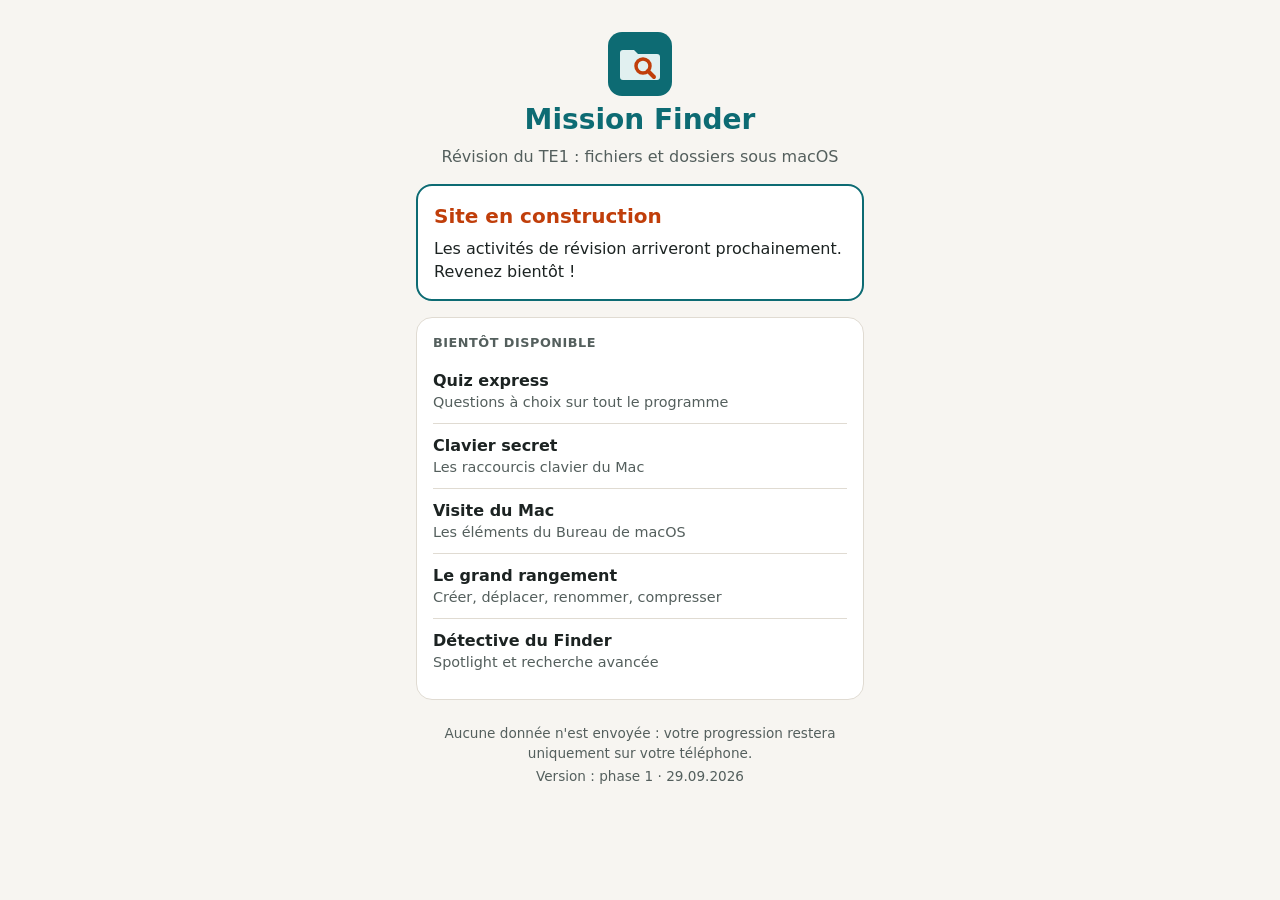
==== index.html @ 3d604cd5 "Add files via upload" ====
<!doctype html>
<html lang="fr">
<head>
  <meta charset="utf-8">
  <meta name="viewport" content="width=device-width, initial-scale=1, viewport-fit=cover">
  <title>Mission Finder — site en construction</title>
  <meta name="description" content="Révision du TE1 : fichiers et dossiers sous macOS. Site en construction.">
  <meta name="theme-color" content="#F7F5F1" media="(prefers-color-scheme: light)">
  <meta name="theme-color" content="#0F1514" media="(prefers-color-scheme: dark)">
  <link rel="icon" href="img/icone.svg" type="image/svg+xml">
  <link rel="stylesheet" href="css/style.css">
</head>
<body>
  <main class="page">
    <header class="entete">
      <img class="logo" src="img/icone.svg" alt="" width="64" height="64">
      <h1>Mission Finder</h1>
      <p class="sous-titre">Révision du TE1 : fichiers et dossiers sous macOS</p>
    </header>

    <section class="carte carte-principale" aria-labelledby="titre-construction">
      <h2 id="titre-construction">Site en construction</h2>
      <p>Les activités de révision arriveront prochainement. Revenez bientôt&nbsp;!</p>
    </section>

    <section class="carte" aria-labelledby="titre-bientot">
      <h2 id="titre-bientot" class="titre-section">Bientôt disponible</h2>
      <ul class="liste-activites">
        <li><b>Quiz express</b><span>Questions à choix sur tout le programme</span></li>
        <li><b>Clavier secret</b><span>Les raccourcis clavier du Mac</span></li>
        <li><b>Visite du Mac</b><span>Les éléments du Bureau de macOS</span></li>
        <li><b>Le grand rangement</b><span>Créer, déplacer, renommer, compresser</span></li>
        <li><b>Détective du Finder</b><span>Spotlight et recherche avancée</span></li>
      </ul>
    </section>

    <footer class="pied">
      <p>Aucune donnée n'est envoyée&nbsp;: votre progression restera uniquement sur votre téléphone.</p>
      <p class="version">Version&nbsp;: phase 1 · 29.09.2026</p>
    </footer>
  </main>
</body>
</html>
---- css/style.css ----
/* Mission Finder — feuille de style
   Charte B « Léman » (validée en phase 0). Contrastes vérifiés WCAG 2.1 AA.
   Aucune ressource externe : police système du téléphone. */

:root {
  --fond: #F7F5F1;
  --carte: #FFFFFF;
  --texte: #1C2322;
  --texte-2: #545F5D;
  --principal: #0D6B73;
  --sur-principal: #FFFFFF;
  --principal-doux: #E1F0F0;
  --accent: #C03E0A;
  --etoile: #B86E00;
  --piste: #E2DED6;
  --juste: #1A7536;
  --juste-fond: #E6F4EA;
  --faux: #B3261E;
  --faux-fond: #FCE8E6;
  --bordure: #E0DBD2;
  color-scheme: light dark;
}

@media (prefers-color-scheme: dark) {
  :root {
    --fond: #0F1514;
    --carte: #1A2221;
    --texte: #E7EEEC;
    --texte-2: #A2B1AE;
    --principal: #5CCFCF;
    --sur-principal: #062222;
    --principal-doux: #173333;
    --accent: #FF9A68;
    --etoile: #F2B53A;
    --piste: #2D3836;
    --juste: #6FD08C;
    --juste-fond: #16301F;
    --faux: #FF8E84;
    --faux-fond: #3A1C1A;
    --bordure: #2D3836;
  }
}

*, *::before, *::after { box-sizing: border-box; }

html { -webkit-text-size-adjust: 100%; text-size-adjust: 100%; }

body {
  margin: 0;
  background: var(--fond);
  color: var(--texte);
  font-family: system-ui, -apple-system, "Segoe UI", Roboto, "Helvetica Neue", Arial, sans-serif;
  font-size: 16px;
  line-height: 1.45;
}

.page {
  max-width: 480px;
  margin: 0 auto;
  padding: max(24px, env(safe-area-inset-top)) 16px max(24px, env(safe-area-inset-bottom));
}

.entete { text-align: center; margin-bottom: 8px; }
.logo { display: block; margin: 8px auto 4px; }
h1 { font-size: 1.75rem; margin: 4px 0; color: var(--principal); }
.sous-titre { margin: 0; color: var(--texte-2); }

.carte {
  background: var(--carte);
  border: 1px solid var(--bordure);
  border-radius: 16px;
  padding: 16px;
  margin-top: 16px;
}
.carte-principale { border: 2px solid var(--principal); }
.carte h2 { margin: 0 0 6px; font-size: 1.25rem; color: var(--accent); }
.carte p { margin: 0; }

.carte h2.titre-section {
  font-size: 0.8rem;
  letter-spacing: 0.04em;
  text-transform: uppercase;
  color: var(--texte-2);
}

.liste-activites { list-style: none; margin: 0; padding: 0; }
.liste-activites li {
  display: flex;
  flex-direction: column;
  padding: 10px 0;
  border-top: 1px solid var(--bordure);
}
.liste-activites li:first-child { border-top: 0; }
.liste-activites span { color: var(--texte-2); font-size: 0.9rem; }

.pied { margin-top: 24px; text-align: center; color: var(--texte-2); font-size: 0.85rem; }
.pied p { margin: 4px 0; }

@media (prefers-reduced-motion: reduce) {
  *, *::before, *::after { animation: none !important; transition: none !important; }
}
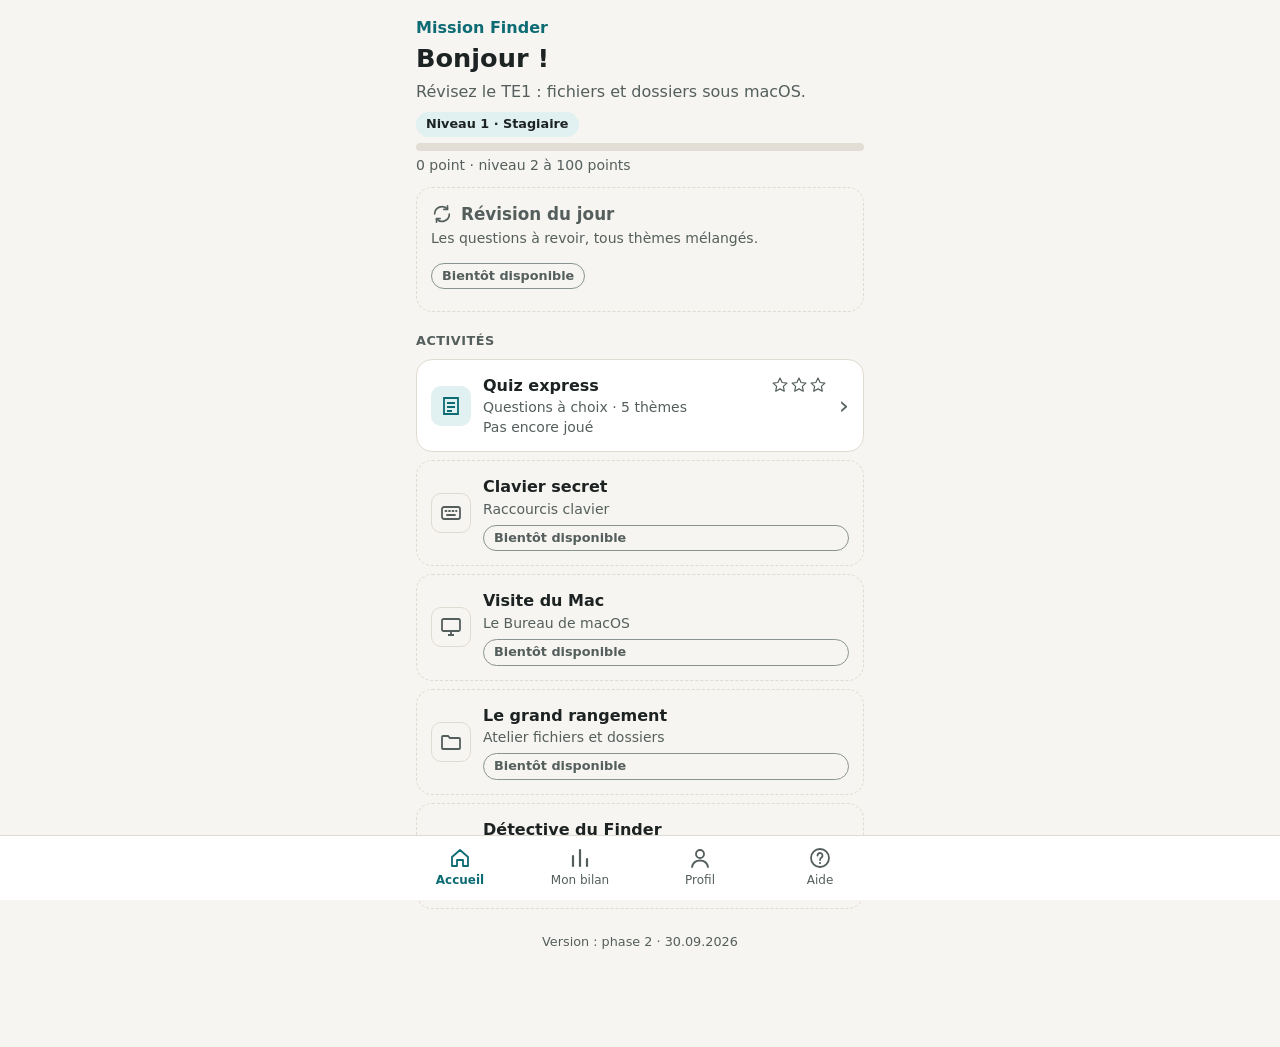
==== commit cce82371: "Add files via upload" ====
--- a/index.html
+++ b/index.html
@@ -3,41 +3,60 @@
 <head>
   <meta charset="utf-8">
   <meta name="viewport" content="width=device-width, initial-scale=1, viewport-fit=cover">
-  <title>Mission Finder — site en construction</title>
-  <meta name="description" content="Révision du TE1 : fichiers et dossiers sous macOS. Site en construction.">
+  <title>Mission Finder</title>
+  <meta name="description" content="Révision du TE1 : fichiers et dossiers sous macOS.">
   <meta name="theme-color" content="#F7F5F1" media="(prefers-color-scheme: light)">
   <meta name="theme-color" content="#0F1514" media="(prefers-color-scheme: dark)">
+  <meta name="apple-mobile-web-app-title" content="Mission Finder">
   <link rel="icon" href="img/icone.svg" type="image/svg+xml">
+  <link rel="apple-touch-icon" href="img/apple-touch-icon.png">
   <link rel="stylesheet" href="css/style.css">
+  <script>
+    /* Le manifeste (ajout à l'écran d'accueil) n'est déclaré qu'en ligne :
+       ouvert par double-clic (file://), le navigateur refuserait de le lire. */
+    if (location.protocol === 'https:' || location.protocol === 'http:') {
+      var lienManifeste = document.createElement('link');
+      lienManifeste.rel = 'manifest';
+      lienManifeste.href = 'manifest.webmanifest';
+      document.head.appendChild(lienManifeste);
+    }
+  </script>
 </head>
 <body>
-  <main class="page">
-    <header class="entete">
-      <img class="logo" src="img/icone.svg" alt="" width="64" height="64">
-      <h1>Mission Finder</h1>
-      <p class="sous-titre">Révision du TE1 : fichiers et dossiers sous macOS</p>
-    </header>
+  <div id="bandeau-stockage" class="bandeau" role="status" hidden></div>
 
-    <section class="carte carte-principale" aria-labelledby="titre-construction">
-      <h2 id="titre-construction">Site en construction</h2>
-      <p>Les activités de révision arriveront prochainement. Revenez bientôt&nbsp;!</p>
-    </section>
+  <main id="app"></main>
 
-    <section class="carte" aria-labelledby="titre-bientot">
-      <h2 id="titre-bientot" class="titre-section">Bientôt disponible</h2>
-      <ul class="liste-activites">
-        <li><b>Quiz express</b><span>Questions à choix sur tout le programme</span></li>
-        <li><b>Clavier secret</b><span>Les raccourcis clavier du Mac</span></li>
-        <li><b>Visite du Mac</b><span>Les éléments du Bureau de macOS</span></li>
-        <li><b>Le grand rangement</b><span>Créer, déplacer, renommer, compresser</span></li>
-        <li><b>Détective du Finder</b><span>Spotlight et recherche avancée</span></li>
-      </ul>
-    </section>
+  <nav id="nav" class="nav" aria-label="Navigation principale">
+    <a href="#/accueil" data-nav="accueil">
+      <svg viewBox="0 0 24 24" width="24" height="24" aria-hidden="true" focusable="false"><path d="M4 11l8-7 8 7v9h-5v-6H9v6H4z" fill="none" stroke="currentColor" stroke-width="1.8" stroke-linejoin="round"/></svg>
+      <span>Accueil</span>
+    </a>
+    <a href="#/bilan" data-nav="bilan">
+      <svg viewBox="0 0 24 24" width="24" height="24" aria-hidden="true" focusable="false"><path d="M5 20V10M12 20V4M19 20v-7" fill="none" stroke="currentColor" stroke-width="2.2" stroke-linecap="round"/></svg>
+      <span>Mon bilan</span>
+    </a>
+    <a href="#/profil" data-nav="profil">
+      <svg viewBox="0 0 24 24" width="24" height="24" aria-hidden="true" focusable="false"><circle cx="12" cy="8" r="4" fill="none" stroke="currentColor" stroke-width="1.8"/><path d="M4 21c1-4.5 4.5-6.5 8-6.5s7 2 8 6.5" fill="none" stroke="currentColor" stroke-width="1.8" stroke-linecap="round"/></svg>
+      <span>Profil</span>
+    </a>
+    <a href="#/aide" data-nav="aide">
+      <svg viewBox="0 0 24 24" width="24" height="24" aria-hidden="true" focusable="false"><circle cx="12" cy="12" r="9" fill="none" stroke="currentColor" stroke-width="1.8"/><path d="M9.5 9.5a2.5 2.5 0 114 2c-1 .7-1.5 1.2-1.5 2.5" fill="none" stroke="currentColor" stroke-width="1.8" stroke-linecap="round"/><circle cx="12" cy="17" r="1.1" fill="currentColor"/></svg>
+      <span>Aide</span>
+    </a>
+  </nav>
 
-    <footer class="pied">
-      <p>Aucune donnée n'est envoyée&nbsp;: votre progression restera uniquement sur votre téléphone.</p>
-      <p class="version">Version&nbsp;: phase 1 · 29.09.2026</p>
-    </footer>
-  </main>
+  <noscript><p class="page">Ce site a besoin de JavaScript. Activez-le dans les réglages de votre navigateur.</p></noscript>
+
+  <script src="data/objectifs.js"></script>
+  <script src="data/niveaux.js"></script>
+  <script src="data/textes.js"></script>
+  <script src="data/questions.js"></script>
+  <script src="js/ui.js"></script>
+  <script src="js/storage.js"></script>
+  <script src="js/progression.js"></script>
+  <script src="js/figures.js"></script>
+  <script src="js/modules/qcm.js"></script>
+  <script src="js/app.js"></script>
 </body>
 </html>
--- a/css/style.css
+++ b/css/style.css
@@ -1,5 +1,6 @@
 /* Mission Finder — feuille de style
-   Charte B « Léman » (validée en phase 0). Contrastes vérifiés WCAG 2.1 AA.
+   Charte « Léman » (validée en phase 0). Contrastes vérifiés WCAG 2.1 AA.
+   Mobile d'abord : largeur de référence 360 px, colonne de 480 px maximum.
    Aucune ressource externe : police système du téléphone. */
 
 :root {
@@ -18,6 +19,8 @@
   --faux: #B3261E;
   --faux-fond: #FCE8E6;
   --bordure: #E0DBD2;
+  --bordure-forte: #8A9492;
+  --hauteur-nav: 64px;
   color-scheme: light dark;
 }
 
@@ -38,13 +41,12 @@
     --faux: #FF8E84;
     --faux-fond: #3A1C1A;
     --bordure: #2D3836;
+    --bordure-forte: #6E7C79;
   }
 }
 
 *, *::before, *::after { box-sizing: border-box; }
-
 html { -webkit-text-size-adjust: 100%; text-size-adjust: 100%; }
-
 body {
   margin: 0;
   background: var(--fond);
@@ -52,50 +54,321 @@
   font-family: system-ui, -apple-system, "Segoe UI", Roboto, "Helvetica Neue", Arial, sans-serif;
   font-size: 16px;
   line-height: 1.45;
-}
-
+  -webkit-tap-highlight-color: transparent;
+}
+a { color: var(--principal); }
+h1 { font-size: 1.6rem; line-height: 1.2; margin: 4px 0 6px; }
+h1:focus { outline: none; }
+h2 { font-size: 1.1rem; margin: 0 0 8px; }
+h3 { font-size: 1rem; margin: 14px 0 6px; }
+p { margin: 0 0 8px; }
+:focus-visible { outline: 3px solid var(--principal); outline-offset: 2px; }
+.sr-only { position: absolute; width: 1px; height: 1px; overflow: hidden; clip: rect(0 0 0 0); white-space: nowrap; }
+
+/* ---------- Mise en page ---------- */
 .page {
   max-width: 480px;
   margin: 0 auto;
-  padding: max(24px, env(safe-area-inset-top)) 16px max(24px, env(safe-area-inset-bottom));
-}
-
-.entete { text-align: center; margin-bottom: 8px; }
-.logo { display: block; margin: 8px auto 4px; }
-h1 { font-size: 1.75rem; margin: 4px 0; color: var(--principal); }
-.sous-titre { margin: 0; color: var(--texte-2); }
-
-.carte {
-  background: var(--carte);
-  border: 1px solid var(--bordure);
-  border-radius: 16px;
-  padding: 16px;
-  margin-top: 16px;
-}
-.carte-principale { border: 2px solid var(--principal); }
-.carte h2 { margin: 0 0 6px; font-size: 1.25rem; color: var(--accent); }
-.carte p { margin: 0; }
-
-.carte h2.titre-section {
+  padding: max(16px, env(safe-area-inset-top)) 16px 24px;
+}
+main { padding-bottom: calc(var(--hauteur-nav) + env(safe-area-inset-bottom)); min-height: 100vh; }
+body.en-jeu main { padding-bottom: calc(88px + env(safe-area-inset-bottom)); }
+body.en-jeu .nav { display: none; }
+
+.marque { font-weight: 800; color: var(--principal); margin: 0; }
+.intro { color: var(--texte-2); }
+.petit { font-size: 0.875rem; color: var(--texte-2); }
+.version { margin-top: 24px; text-align: center; font-size: 0.8rem; color: var(--texte-2); }
+.fil { margin: 0 0 4px; }
+.fil a { display: inline-block; padding: 10px 0; min-height: 44px; font-weight: 600; text-decoration: none; }
+.titre-section {
+  margin: 20px 0 8px;
   font-size: 0.8rem;
   letter-spacing: 0.04em;
   text-transform: uppercase;
   color: var(--texte-2);
 }
 
-.liste-activites { list-style: none; margin: 0; padding: 0; }
-.liste-activites li {
+/* ---------- Cartes ---------- */
+.carte {
+  display: block;
+  background: var(--carte);
+  color: var(--texte);
+  border: 1px solid var(--bordure);
+  border-radius: 16px;
+  padding: 14px;
+  margin-top: 12px;
+}
+.carte h2 { color: var(--texte); }
+.est-inactive { background: transparent; border-style: dashed; }
+
+.puce {
+  display: inline-block;
+  font-size: 0.8rem;
+  font-weight: 600;
+  padding: 3px 10px;
+  border-radius: 999px;
+  background: var(--principal-doux);
+  color: var(--texte);
+  margin: 0 0 8px;
+}
+.puce-bientot { background: transparent; border: 1px solid var(--bordure-forte); color: var(--texte-2); margin: 6px 0 0; }
+.puce-multiple { background: var(--principal-doux); }
+
+/* ---------- Niveau, barres, étoiles ---------- */
+.niveau { margin: 8px 0 4px; }
+.niveau-titre { margin: 0 0 6px; }
+.niveau-titre .puce { margin: 0; }
+.barre { height: 8px; border-radius: 99px; background: var(--piste); overflow: hidden; flex: 1; }
+.barre-remplie { height: 100%; background: var(--principal); border-radius: 99px; }
+.niveau .barre { margin-bottom: 4px; }
+.barre-ligne { display: flex; align-items: center; gap: 8px; margin-top: 6px; }
+.barre-pct { font-size: 0.8rem; font-weight: 700; min-width: 42px; text-align: right; }
+.etoiles { display: inline-flex; gap: 1px; vertical-align: middle; flex: none; }
+.etoile-pleine { fill: var(--etoile); stroke: var(--etoile); stroke-width: 1.6; stroke-linejoin: round; }
+.etoile-vide { fill: none; stroke: var(--texte-2); stroke-width: 1.6; stroke-linejoin: round; }
+.semaine { font-size: 0.9rem; font-weight: 600; color: var(--juste); margin: 8px 0 0; }
+
+/* ---------- Accueil ---------- */
+.carte-revision { padding: 14px; }
+.revision-titre { display: flex; align-items: center; gap: 8px; font-weight: 800; font-size: 1.05rem; color: var(--texte-2); margin: 0 0 2px; }
+.liste-activites, .liste-modes, .liste-revoir { list-style: none; margin: 0; padding: 0; }
+.carte-activite { display: flex; align-items: center; gap: 12px; min-height: 72px; margin-top: 8px; text-decoration: none; }
+a.carte-activite:active { background: var(--principal-doux); }
+.act-icone { width: 40px; height: 40px; border-radius: 10px; background: var(--principal-doux); color: var(--principal); display: flex; align-items: center; justify-content: center; flex: none; }
+.est-inactive .act-icone { background: transparent; color: var(--texte-2); border: 1px solid var(--bordure); }
+.act-corps { flex: 1; min-width: 0; display: flex; flex-direction: column; }
+.act-tete { display: flex; justify-content: space-between; align-items: center; gap: 6px; }
+.chevron { color: var(--texte-2); font-size: 1.6rem; line-height: 1; }
+
+/* ---------- Boutons ---------- */
+.btn {
+  display: flex;
+  align-items: center;
+  justify-content: center;
+  min-height: 48px;
+  padding: 10px 16px;
+  border: 2px solid var(--principal);
+  border-radius: 12px;
+  background: var(--principal);
+  color: var(--sur-principal);
+  font: inherit;
+  font-weight: 700;
+  text-align: center;
+  text-decoration: none;
+  cursor: pointer;
+}
+.btn-bloc { width: 100%; margin-top: 10px; }
+.btn:disabled { background: var(--piste); border-color: var(--piste); color: var(--texte-2); cursor: not-allowed; }
+.btn-secondaire { background: transparent; color: var(--principal); }
+.btn-danger { background: transparent; color: var(--faux); border-color: var(--faux); }
+.btn-danger-plein { background: var(--faux); color: var(--carte); border-color: var(--faux); }
+
+/* ---------- Choix du thème ---------- */
+.carte-mode {
+  width: 100%;
+  text-align: left;
+  font: inherit;
+  cursor: pointer;
+  min-height: 64px;
+  margin-top: 8px;
   display: flex;
   flex-direction: column;
-  padding: 10px 0;
+  gap: 2px;
+}
+.carte-mode:disabled { cursor: not-allowed; border-style: dashed; }
+.carte-mode-principal { border: 2px solid var(--principal); }
+.mode-nom { font-weight: 700; }
+.mode-info { font-size: 0.85rem; color: var(--texte-2); }
+.carte-reprise { border: 2px solid var(--accent); }
+
+/* ---------- Jeu ---------- */
+.jeu-entete {
+  position: sticky;
+  top: 0;
+  z-index: 5;
+  display: flex;
+  align-items: center;
+  justify-content: space-between;
+  gap: 8px;
+  max-width: 480px;
+  margin: 0 auto;
+  padding: max(4px, env(safe-area-inset-top)) 8px 0;
+  background: var(--fond);
+  font-size: 0.9rem;
+}
+.jeu-quitter { display: inline-flex; align-items: center; min-height: 44px; padding: 0 8px; font-weight: 600; text-decoration: none; }
+.jeu-compteur { font-weight: 700; }
+.jeu-points { color: var(--texte-2); padding-right: 8px; font-weight: 600; }
+.jeu-progression { max-width: 464px; margin: 4px auto 0; height: 4px; background: var(--piste); border-radius: 99px; overflow: hidden; }
+.jeu-progression div { height: 100%; background: var(--principal); }
+.page-jeu { padding-top: 12px; }
+.q-theme { font-size: 0.8rem; font-weight: 700; text-transform: uppercase; letter-spacing: 0.04em; color: var(--texte-2); margin: 0 0 4px; }
+.q-enonce { font-size: 1.15rem; font-weight: 700; line-height: 1.35; margin: 0 0 10px; }
+.q-enonce:focus { outline: none; }
+
+.propositions { display: flex; flex-direction: column; gap: 8px; margin-top: 12px; }
+.proposition {
+  display: flex;
+  align-items: center;
+  flex-wrap: wrap;
+  gap: 4px 10px;
+  width: 100%;
+  min-height: 52px;
+  padding: 10px 12px;
+  background: var(--carte);
+  color: var(--texte);
+  border: 2px solid var(--bordure);
+  border-radius: 12px;
+  font: inherit;
+  text-align: left;
+  cursor: pointer;
+}
+.prop-marque { width: 20px; height: 20px; border-radius: 50%; border: 2px solid var(--bordure-forte); flex: none; }
+.est-case .prop-marque { border-radius: 5px; }
+.prop-texte { flex: 1; min-width: 0; overflow-wrap: anywhere; }
+.prop-etat { flex-basis: 100%; padding-left: 30px; font-size: 0.85rem; font-weight: 700; }
+.proposition[aria-pressed="true"] { border-color: var(--principal); background: var(--principal-doux); }
+.proposition[aria-pressed="true"] .prop-marque { border-color: var(--principal); background: var(--principal); box-shadow: inset 0 0 0 3px var(--carte); }
+.proposition:disabled { cursor: default; }
+.proposition.est-juste { border-color: var(--juste); background: var(--juste-fond); }
+.proposition.est-juste .prop-etat { color: var(--juste); }
+.proposition.est-faux { border-color: var(--faux); background: var(--faux-fond); }
+.proposition.est-faux .prop-etat { color: var(--faux); }
+.proposition.est-neutre { color: var(--texte-2); }
+
+.retour { border-radius: 12px; padding: 12px; margin-top: 14px; }
+.retour p:last-child { margin-bottom: 0; }
+.retour-juste { background: var(--juste-fond); border-left: 5px solid var(--juste); }
+.retour-faux { background: var(--faux-fond); border-left: 5px solid var(--faux); }
+.retour-juste .retour-icone, .retour-juste b:first-of-type { color: var(--juste); }
+.retour-faux .retour-icone, .retour-faux > p:first-child b { color: var(--faux); }
+.retour-icone { font-weight: 900; }
+.gain { font-size: 0.85rem; font-weight: 700; white-space: nowrap; }
+
+.barre-action {
+  position: fixed;
+  left: 0;
+  right: 0;
+  bottom: 0;
+  z-index: 10;
+  padding: 8px 16px calc(12px + env(safe-area-inset-bottom));
+  background: var(--fond);
   border-top: 1px solid var(--bordure);
 }
-.liste-activites li:first-child { border-top: 0; }
-.liste-activites span { color: var(--texte-2); font-size: 0.9rem; }
-
-.pied { margin-top: 24px; text-align: center; color: var(--texte-2); font-size: 0.85rem; }
-.pied p { margin: 4px 0; }
+.barre-action .btn { max-width: 448px; margin: 0 auto; }
+
+/* ---------- Figures ---------- */
+.figure { margin: 8px 0 4px; }
+.figure figcaption { font-size: 0.8rem; color: var(--texte-2); margin-top: 4px; }
+.fig-barre { display: block; border-radius: 6px; border: 1px solid var(--bordure); }
+.fig-dock {
+  display: flex;
+  justify-content: center;
+  gap: 2px;
+  padding: 8px 4px 6px;
+  border-radius: 14px;
+  background: #D9DCE0;
+  border: 1px solid #B9BEC4;
+}
+.fig-dock-app { flex: 1 1 0; min-width: 0; max-width: 64px; display: flex; flex-direction: column; align-items: center; }
+.fig-dock-point { width: 5px; height: 5px; border-radius: 50%; margin: 3px 0 2px; background: transparent; }
+.fig-dock-point.est-ouverte { background: #1d1d1f; }
+.fig-dock-nom { font-size: 11px; line-height: 1.2; color: #1d1d1f; text-align: center; overflow-wrap: anywhere; }
+.fig-fichier { display: flex; align-items: center; gap: 12px; padding: 10px 12px; background: var(--carte); border: 1px solid var(--bordure); border-radius: 12px; }
+.fig-fichier svg { flex: none; }
+.fig-fichier-nom { font-weight: 700; overflow-wrap: anywhere; font-family: ui-monospace, "SF Mono", Menlo, Consolas, monospace; font-size: 0.95rem; }
+
+/* ---------- Résultat ---------- */
+.carte-resultat { text-align: center; }
+.resultat-etoiles { margin: 4px 0; }
+.resultat-score { font-size: 1.6rem; font-weight: 800; margin: 0; }
+.resultat-record { font-weight: 800; color: var(--accent); margin: 8px 0 0; }
+.resultat-niveau { font-weight: 800; color: var(--principal); margin: 8px 0 0; }
+.liste-revoir .carte { margin-top: 8px; }
+.liste-revoir p { margin: 0 0 4px; }
+.boutons-fin { margin-top: 16px; }
+
+/* ---------- Bilan (une seule capture d'écran) ---------- */
+.page-bilan { padding-top: max(10px, env(safe-area-inset-top)); padding-bottom: 8px; }
+.page-bilan h1 { font-size: 1.3rem; margin: 0 0 2px; }
+.bilan-entete { font-size: 0.85rem; color: var(--texte-2); margin-bottom: 0; }
+.page-bilan .titre-section { margin: 10px 0 2px; font-size: 0.72rem; }
+.bilan-ligne { display: flex; justify-content: space-between; align-items: center; gap: 8px; min-height: 24px; font-size: 0.85rem; }
+.bilan-activites .bilan-ligne { border-bottom: 1px solid var(--bordure); }
+.bilan-theme { padding: 3px 0; border-bottom: 1px solid var(--bordure); }
+.bilan-val { display: flex; align-items: center; gap: 6px; flex: none; width: 116px; justify-content: flex-end; }
+.bilan-val .barre { display: block; height: 6px; flex: 1; }
+.bilan-val .barre-remplie { display: block; }
+.bilan-val b { min-width: 40px; text-align: right; }
+.bilan-sous { margin: 0; font-size: 0.75rem; color: var(--texte-2); line-height: 1.45; }
+.bilan-obj { margin-right: 10px; white-space: nowrap; }
+.bilan-obj b { color: var(--texte); }
+.bilan-note { margin: 6px 0 0; font-size: 0.72rem; color: var(--texte-2); }
+
+/* ---------- Formulaires (Profil) ---------- */
+.etiquette { display: block; font-weight: 600; font-size: 0.9rem; margin: 12px 0 4px; }
+.champ {
+  width: 100%;
+  font: inherit;
+  font-size: 16px;
+  padding: 10px 12px;
+  min-height: 48px;
+  border: 2px solid var(--bordure-forte);
+  border-radius: 10px;
+  background: var(--carte);
+  color: var(--texte);
+}
+.champ-code { font-family: ui-monospace, "SF Mono", Menlo, Consolas, monospace; font-size: 16px; word-break: break-all; resize: vertical; }
+.message { margin: 8px 0 0; font-weight: 600; min-height: 1em; }
+.message:empty { display: none; }
+.message-juste { color: var(--juste); }
+.message-faux { color: var(--faux); }
+.confirmation { margin-top: 12px; padding: 12px; border-radius: 12px; border: 2px solid var(--faux); background: var(--faux-fond); }
+
+/* ---------- Aide ---------- */
+details.carte summary { font-weight: 700; cursor: pointer; min-height: 44px; padding: 10px 0; }
+details.carte[open] summary { margin-bottom: 8px; }
+.liste-puces, .liste-etapes { margin: 0; padding-left: 22px; }
+.liste-puces li, .liste-etapes li { margin-bottom: 6px; }
+.ico-inline { vertical-align: -4px; color: var(--principal); }
+
+/* ---------- Bandeau et navigation ---------- */
+.bandeau {
+  padding: 10px 16px;
+  background: var(--faux-fond);
+  color: var(--texte);
+  border-bottom: 2px solid var(--faux);
+  font-size: 0.9rem;
+  text-align: center;
+}
+.nav {
+  position: fixed;
+  left: 0;
+  right: 0;
+  bottom: 0;
+  z-index: 10;
+  display: flex;
+  justify-content: center;
+  background: var(--carte);
+  border-top: 1px solid var(--bordure);
+  padding-bottom: env(safe-area-inset-bottom);
+}
+.nav a {
+  flex: 1 1 0;
+  max-width: 120px;
+  min-height: var(--hauteur-nav);
+  display: flex;
+  flex-direction: column;
+  align-items: center;
+  justify-content: center;
+  gap: 2px;
+  font-size: 0.75rem;
+  color: var(--texte-2);
+  text-decoration: none;
+}
+.nav a[aria-current="page"] { color: var(--principal); font-weight: 700; }
 
 @media (prefers-reduced-motion: reduce) {
-  *, *::before, *::after { animation: none !important; transition: none !important; }
-}
+  *, *::before, *::after { animation: none !important; transition: none !important; scroll-behavior: auto !important; }
+}
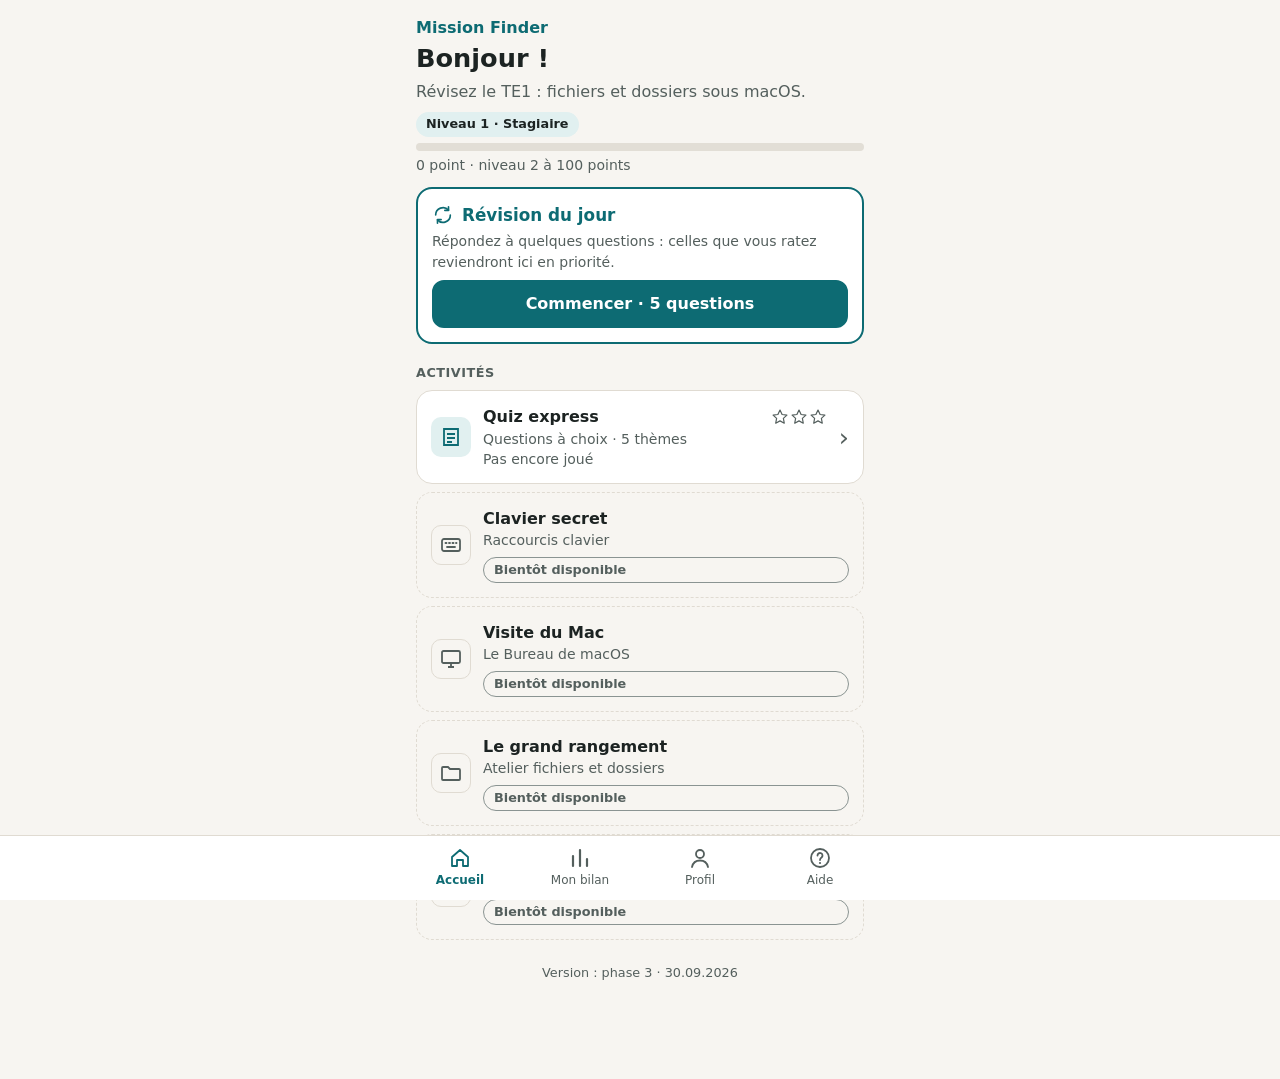
==== commit 7d29d1c9: "Phase 3 : banque de 90 questions, Révision du jour (Leitner), bilan compacté - 70 nouvelles question" ====
--- a/index.html
+++ b/index.html
@@ -55,6 +55,7 @@
   <script src="js/ui.js"></script>
   <script src="js/storage.js"></script>
   <script src="js/progression.js"></script>
+  <script src="js/leitner.js"></script>
   <script src="js/figures.js"></script>
   <script src="js/modules/qcm.js"></script>
   <script src="js/app.js"></script>
--- a/css/style.css
+++ b/css/style.css
@@ -130,8 +130,9 @@
 .semaine { font-size: 0.9rem; font-weight: 600; color: var(--juste); margin: 8px 0 0; }
 
 /* ---------- Accueil ---------- */
-.carte-revision { padding: 14px; }
-.revision-titre { display: flex; align-items: center; gap: 8px; font-weight: 800; font-size: 1.05rem; color: var(--texte-2); margin: 0 0 2px; }
+.carte-revision { padding: 14px; border: 2px solid var(--principal); }
+.carte-revision .btn { margin-top: 6px; }
+.revision-titre { display: flex; align-items: center; gap: 8px; font-weight: 800; font-size: 1.05rem; color: var(--principal); margin: 0 0 4px; }
 .liste-activites, .liste-modes, .liste-revoir { list-style: none; margin: 0; padding: 0; }
 .carte-activite { display: flex; align-items: center; gap: 12px; min-height: 72px; margin-top: 8px; text-decoration: none; }
 a.carte-activite:active { background: var(--principal-doux); }
@@ -278,6 +279,24 @@
 .fig-fichier { display: flex; align-items: center; gap: 12px; padding: 10px 12px; background: var(--carte); border: 1px solid var(--bordure); border-radius: 12px; }
 .fig-fichier svg { flex: none; }
 .fig-fichier-nom { font-weight: 700; overflow-wrap: anywhere; font-family: ui-monospace, "SF Mono", Menlo, Consolas, monospace; font-size: 0.95rem; }
+/* Finder simulé (couleurs fixes, comme une capture : lisible en mode clair et sombre) */
+.fig-finder, .fig-laterale { border: 1px solid #B9BEC4; border-radius: 10px; overflow: hidden; background: #FFFFFF; color: #1d1d1f; font-size: 13px; }
+.fig-finder-barre { display: flex; align-items: center; gap: 10px; padding: 6px 10px; background: #ECECEE; border-bottom: 1px solid #D5D7DB; }
+.fig-feux { display: inline-flex; gap: 5px; }
+.fig-feux i { width: 10px; height: 10px; border-radius: 50%; background: #FF5F57; }
+.fig-feux i + i { background: #FEBC2E; }
+.fig-feux i + i + i { background: #28C840; }
+.fig-colonnes { display: flex; min-height: 96px; }
+.fig-col { flex: 0 1 auto; max-width: 42%; min-width: 0; list-style: none; margin: 0; padding: 4px; border-right: 1px solid #E3E5E8; }
+.fig-col:last-child { flex: 1 1 0; max-width: none; border-right: 0; }
+.fig-el { display: flex; align-items: flex-start; gap: 4px; padding: 2px 4px; border-radius: 5px; min-width: 0; line-height: 1.3; margin-bottom: 1px; }
+.fig-el svg { flex: none; margin-top: 1px; }
+.fig-el span { min-width: 0; overflow-wrap: anywhere; }
+.fig-el.est-choisi { background: #0A64D6; color: #FFFFFF; }
+.fig-el.est-parent { background: #DCDDE0; }
+.fig-laterale { max-width: 240px; background: #F1F1F3; padding: 6px 6px 8px; }
+.fig-laterale ul { list-style: none; margin: 0; padding: 0; }
+.fig-section { margin: 4px 4px 2px; font-size: 11px; font-weight: 700; color: #6E6E73; }
 
 /* ---------- Résultat ---------- */
 .carte-resultat { text-align: center; }
@@ -291,19 +310,21 @@
 
 /* ---------- Bilan (une seule capture d'écran) ---------- */
 .page-bilan { padding-top: max(10px, env(safe-area-inset-top)); padding-bottom: 8px; }
-.page-bilan h1 { font-size: 1.3rem; margin: 0 0 2px; }
-.bilan-entete { font-size: 0.85rem; color: var(--texte-2); margin-bottom: 0; }
+.page-bilan h1 { font-size: 1.25rem; margin: 0 0 2px; }
+.bilan-entete { font-size: 0.8rem; color: var(--texte-2); margin-bottom: 0; }
 .page-bilan .titre-section { margin: 10px 0 2px; font-size: 0.72rem; }
-.bilan-ligne { display: flex; justify-content: space-between; align-items: center; gap: 8px; min-height: 24px; font-size: 0.85rem; }
-.bilan-activites .bilan-ligne { border-bottom: 1px solid var(--bordure); }
-.bilan-theme { padding: 3px 0; border-bottom: 1px solid var(--bordure); }
+.bilan-ligne { display: flex; justify-content: space-between; align-items: center; gap: 8px; min-height: 22px; font-size: 0.85rem; }
+.bilan-activites { display: flex; flex-wrap: wrap; gap: 2px 14px; font-size: 0.85rem; padding-bottom: 3px; border-bottom: 1px solid var(--bordure); }
+.bilan-act { white-space: nowrap; }
+.bilan-bientot { font-size: 0.75rem; color: var(--texte-2); }
+.bilan-theme { padding: 2px 0 3px; border-bottom: 1px solid var(--bordure); }
 .bilan-val { display: flex; align-items: center; gap: 6px; flex: none; width: 116px; justify-content: flex-end; }
 .bilan-val .barre { display: block; height: 6px; flex: 1; }
 .bilan-val .barre-remplie { display: block; }
 .bilan-val b { min-width: 40px; text-align: right; }
-.bilan-sous { margin: 0; font-size: 0.75rem; color: var(--texte-2); line-height: 1.45; }
-.bilan-obj { margin-right: 10px; white-space: nowrap; }
-.bilan-obj b { color: var(--texte); }
+.bilan-sous { display: grid; grid-template-columns: 1fr 1fr; column-gap: 10px; margin: 0; font-size: 0.7rem; color: var(--texte-2); line-height: 1.3; }
+.bilan-obj { display: flex; justify-content: space-between; align-items: baseline; gap: 4px; min-width: 0; }
+.bilan-obj b { color: var(--texte); flex: none; }
 .bilan-note { margin: 6px 0 0; font-size: 0.72rem; color: var(--texte-2); }
 
 /* ---------- Formulaires (Profil) ---------- */
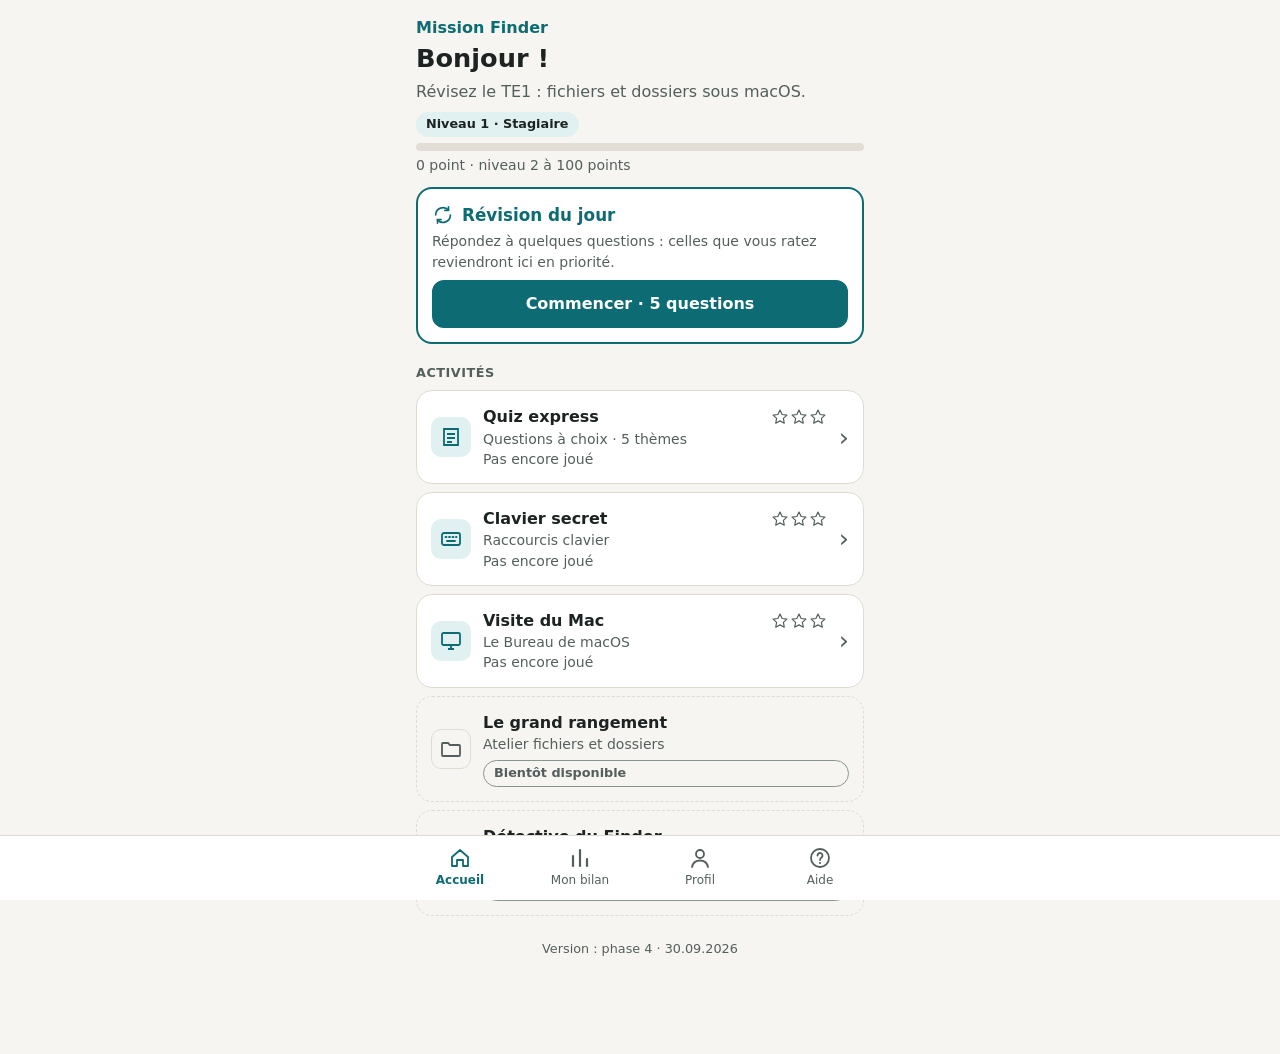
==== commit 48ea3a08: "Phase 4 : Clavier secret et Visite du Mac - Clavier secret : les 20 raccourcis de la fiche (data/rac" ====
--- a/index.html
+++ b/index.html
@@ -52,12 +52,17 @@
   <script src="data/niveaux.js"></script>
   <script src="data/textes.js"></script>
   <script src="data/questions.js"></script>
+  <script src="data/raccourcis.js"></script>
+  <script src="data/bureau.js"></script>
   <script src="js/ui.js"></script>
   <script src="js/storage.js"></script>
   <script src="js/progression.js"></script>
   <script src="js/leitner.js"></script>
   <script src="js/figures.js"></script>
+  <script src="js/partie.js"></script>
   <script src="js/modules/qcm.js"></script>
+  <script src="js/modules/raccourcis.js"></script>
+  <script src="js/modules/bureau.js"></script>
   <script src="js/app.js"></script>
 </body>
 </html>
--- a/css/style.css
+++ b/css/style.css
@@ -298,6 +298,97 @@
 .fig-laterale ul { list-style: none; margin: 0; padding: 0; }
 .fig-section { margin: 4px 4px 2px; font-size: 11px; font-weight: 700; color: #6E6E73; }
 
+/* ---------- Barre d'action à deux boutons (Effacer + Valider) ---------- */
+.barre-action-rangee { display: flex; gap: 8px; max-width: 448px; margin: 0 auto; }
+.barre-action-rangee .btn { flex: 1 1 0; margin: 0; }
+.barre-action-rangee .btn-bloc { flex-grow: 2; }
+
+/* ---------- Clavier secret ---------- */
+.q-action { font-size: 1.05rem; font-weight: 600; margin: -4px 0 10px; }
+kbd {
+  display: inline-flex; flex-direction: column; align-items: center; justify-content: center;
+  min-width: 36px; min-height: 36px; padding: 2px 8px; margin: 2px 0;
+  border: 1px solid var(--bordure-forte); border-bottom-width: 3px; border-radius: 7px;
+  background: var(--carte); color: var(--texte); font: inherit; font-weight: 700; line-height: 1.1; vertical-align: middle;
+}
+kbd small { font-size: 0.62rem; font-weight: 600; color: var(--texte-2); }
+.puis { font-size: 0.9rem; color: var(--texte-2); }
+.touches-grandes { font-size: 1.3rem; margin: 6px 0 4px; }
+.touches-grandes kbd { min-width: 48px; min-height: 48px; }
+.saisie { display: flex; flex-wrap: wrap; align-items: center; gap: 6px; min-height: 54px; padding: 6px 10px; margin-top: 4px; border: 2px dashed var(--bordure-forte); border-radius: 12px; }
+.saisie-lib { font-size: 0.85rem; font-weight: 600; color: var(--texte-2); }
+.clavier { display: grid; gap: 5px; margin-top: 10px; -webkit-user-select: none; user-select: none; }
+.clavier-rangee { display: grid; grid-template-columns: repeat(6, minmax(44px, 1fr)); gap: 4px; }
+.touche {
+  display: flex; flex-direction: column; align-items: center; justify-content: center;
+  min-width: 44px; min-height: 48px; padding: 0 2px;
+  border: 1px solid var(--bordure-forte); border-bottom-width: 3px; border-radius: 8px;
+  background: var(--carte); color: var(--texte); font: inherit; font-size: 1.05rem; font-weight: 700; line-height: 1.1; cursor: pointer;
+}
+.touche small { font-size: 0.62rem; font-weight: 600; color: var(--texte-2); }
+.touche-mod { background: var(--principal-doux); }
+.touche-espace { grid-column: span 3; }
+.touche[aria-pressed="true"] { background: var(--principal); border-color: var(--principal); color: var(--sur-principal); border-bottom-width: 1px; transform: translateY(2px); }
+.touche[aria-pressed="true"] small { color: var(--sur-principal); }
+.touche:disabled { cursor: default; opacity: 0.55; }
+table.fiche { width: 100%; table-layout: fixed; border-collapse: collapse; font-size: 0.85rem; margin-top: 4px; }
+table.fiche th { text-align: left; font-size: 0.75rem; color: var(--texte-2); padding: 4px; }
+table.fiche th:first-child { width: 34%; }
+table.fiche td { border-top: 1px solid var(--bordure); padding: 5px 4px; vertical-align: top; overflow-wrap: anywhere; }
+
+/* ---------- Visite du Mac : Bureau simulé (couleurs fixes, comme une capture) ---------- */
+.mac { margin: 8px 0 4px; border: 1px solid #9AA0A6; border-radius: 12px; overflow: hidden; color: #1d1d1f; font-size: 13px; -webkit-user-select: none; user-select: none; }
+.mac button { font: inherit; color: inherit; margin: 0; cursor: pointer; }
+.mac button:disabled { cursor: default; }
+.mac-fond { position: absolute; inset: 0; width: 100%; height: 100%; border: 0; padding: 0; background: transparent; }
+.mac-barre { position: relative; display: flex; align-items: center; gap: 10px; height: 45px; padding: 0 0 0 2px; background: #ECECEF; border-bottom: 1px solid #C9C9CE; }
+.mac-barre > *:not(.mac-fond) { position: relative; }
+.mac-pomme, .mac-loupe { width: 44px; height: 44px; flex: none; border: 0; background: transparent; display: flex; align-items: center; justify-content: center; }
+.mac-loupe { margin-left: auto; }
+.mac-nomapp, .mac-menus { pointer-events: none; white-space: nowrap; }
+.mac-nomapp { font-weight: 800; margin-left: -6px; }
+.mac-menus { display: flex; flex-wrap: wrap; column-gap: 10px; row-gap: 30px; height: 18px; line-height: 18px; overflow: hidden; min-width: 0; flex: 1 1 auto; }
+.mac-bureau { position: relative; min-height: 138px; background: linear-gradient(160deg, #6C9CC6 0%, #2F6391 55%, #1B3F63 100%); }
+.mac-bureau.est-spotlight { min-height: 250px; }
+.mac-disque { position: absolute; top: 8px; right: 8px; width: 72px; min-height: 64px; padding: 2px; border: 0; border-radius: 8px; background: transparent; display: flex; flex-direction: column; align-items: center; gap: 1px; }
+.mac-disque span { font-size: 11px; font-weight: 800; color: #FFFFFF; text-shadow: 0 1px 2px rgba(0, 0, 0, 0.8); }
+.mac-dock { position: relative; display: flex; align-items: flex-end; justify-content: center; gap: 2px; padding: 4px 4px 2px; background: #E4E8ED; border-top: 1px solid #B9BEC4; }
+.mac-dock > *:not(.mac-fond) { position: relative; }
+.mac-app, .mac-icone { flex: 0 1 48px; min-width: 44px; min-height: 58px; padding: 2px 0 0; border: 0; border-radius: 8px; background: transparent; display: flex; flex-direction: column; align-items: center; }
+.mac-icone { justify-content: flex-start; padding-top: 4px; }
+.mac-point { width: 5px; height: 5px; border-radius: 50%; margin: 2px 0 1px; }
+.mac-point.est-ouverte { background: #1d1d1f; }
+.mac-app-nom { font-size: 9.5px; line-height: 1.15; color: #1d1d1f; }
+.mac-sep { align-self: stretch; width: 1px; margin: 6px 3px; background: #8C9197; }
+/* Marques : entouré (question), choisi, juste, faux — toujours avec un symbole en plus de la couleur */
+.mac .est-marque-entoure, .mac .est-marque-juste, .mac .est-marque-faux, .mac .est-marque-choisie { outline-offset: 1px; border-radius: 8px; }
+.mac .est-marque-entoure { outline: 3px solid #C03E0A; }
+.mac .est-marque-juste { outline: 3px solid #1A7536; }
+.mac .est-marque-faux { outline: 3px dashed #B3261E; }
+.mac .est-marque-choisie { outline: 3px solid #0A64D6; background: rgba(10, 100, 214, 0.12); }
+.mac-barre.est-marque-entoure, .mac-barre.est-marque-juste, .mac-barre.est-marque-faux,
+.mac-dock.est-marque-entoure, .mac-dock.est-marque-juste, .mac-dock.est-marque-faux { outline-offset: -3px; border-radius: 0; }
+.mac .est-marque-entoure::after, .mac .est-marque-juste::after, .mac .est-marque-faux::after, .mac .est-marque-choisie::after {
+  position: absolute; top: 1px; right: 1px; z-index: 2; width: 18px; height: 18px; border-radius: 50%;
+  display: flex; align-items: center; justify-content: center; font-size: 12px; font-weight: 900; color: #FFFFFF; pointer-events: none;
+}
+.mac .est-marque-entoure::after { content: "?"; background: #C03E0A; }
+.mac .est-marque-juste::after { content: "✓"; background: #1A7536; }
+.mac .est-marque-faux::after { content: "✗"; background: #B3261E; }
+.mac .est-marque-choisie::after { content: "✓"; background: #0A64D6; }
+.mac-spotlight { position: absolute; z-index: 3; top: 8px; left: 8px; right: 8px; background: #FAFAFB; border: 1px solid #B9BEC4; border-radius: 12px; box-shadow: 0 6px 18px rgba(0, 0, 0, 0.35); overflow: hidden; }
+.mac-champ { display: flex; align-items: center; gap: 6px; padding: 4px 10px; border-bottom: 1px solid #DADCE0; }
+.mac-champ input { flex: 1; min-width: 0; min-height: 44px; border: 0; background: transparent; color: #1d1d1f; font: inherit; font-size: 16px; outline: none; }
+.mac-resultats { list-style: none; margin: 0; padding: 4px; max-height: 190px; overflow-y: auto; }
+.mac-resultat { position: relative; display: flex; align-items: center; gap: 8px; width: 100%; min-height: 44px; padding: 3px 6px; border: 0; border-radius: 8px; background: transparent; text-align: left; }
+.mac-res-texte { display: flex; flex-direction: column; min-width: 0; }
+.mac-res-texte b { overflow-wrap: anywhere; font-weight: 600; }
+.mac-res-texte small { font-size: 11px; color: #5F6368; }
+.mac-doc svg { display: block; width: 22px; height: 27px; }
+.mac-aucun { padding: 10px; color: #5F6368; }
+.note-simulation { margin-top: 14px; }
+.info { font-size: 0.9rem; padding: 8px 12px; border-radius: 10px; background: var(--principal-doux); margin: 8px 0 0; }
+
 /* ---------- Résultat ---------- */
 .carte-resultat { text-align: center; }
 .resultat-etoiles { margin: 4px 0; }
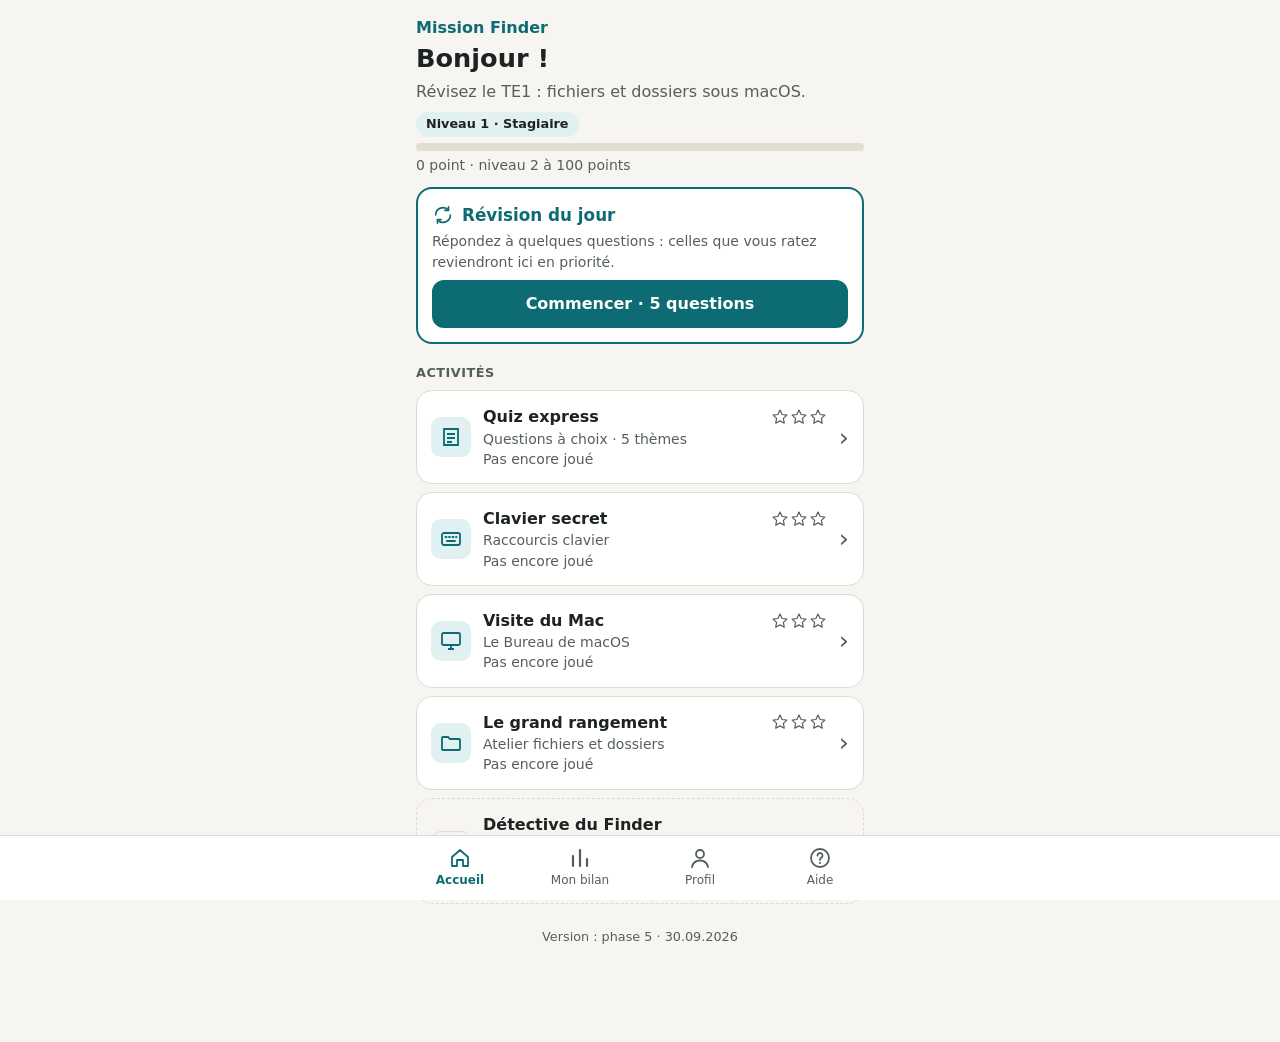
==== commit 1a30aaa1: "Phase 5 : Le grand rangement (atelier fichiers et dossiers) - Finder simulé pour téléphone : une col" ====
--- a/index.html
+++ b/index.html
@@ -54,15 +54,19 @@
   <script src="data/questions.js"></script>
   <script src="data/raccourcis.js"></script>
   <script src="data/bureau.js"></script>
+  <script src="data/missions-finder.js"></script>
+  <script src="data/libelles-macos.js"></script>
   <script src="js/ui.js"></script>
   <script src="js/storage.js"></script>
   <script src="js/progression.js"></script>
   <script src="js/leitner.js"></script>
   <script src="js/figures.js"></script>
   <script src="js/partie.js"></script>
+  <script src="js/atelier-modele.js"></script>
   <script src="js/modules/qcm.js"></script>
   <script src="js/modules/raccourcis.js"></script>
   <script src="js/modules/bureau.js"></script>
+  <script src="js/modules/finder.js"></script>
   <script src="js/app.js"></script>
 </body>
 </html>
--- a/css/style.css
+++ b/css/style.css
@@ -389,6 +389,67 @@
 .note-simulation { margin-top: 14px; }
 .info { font-size: 0.9rem; padding: 8px 12px; border-radius: 10px; background: var(--principal-doux); margin: 8px 0 0; }
 
+/* ---------- Le grand rangement : Finder simulé ---------- */
+.carte-consigne { margin-top: 0; }
+.carte-consigne .petit { margin-bottom: 4px; }
+.consigne { font-weight: 700; margin: 0; }
+.fx { margin-top: 12px; border: 1px solid var(--bordure-forte); border-radius: 12px; background: var(--carte); overflow: hidden; }
+.fx-barre { display: flex; align-items: center; gap: 2px; padding: 0 2px; background: var(--principal-doux); border-bottom: 1px solid var(--bordure); }
+.fx-btn { width: 44px; height: 44px; flex: none; border: 0; border-radius: 8px; background: transparent; color: var(--principal); font: inherit; font-size: 1.5rem; font-weight: 700; line-height: 1; display: flex; align-items: center; justify-content: center; cursor: pointer; }
+.fx-btn:disabled { color: var(--texte-2); opacity: 0.4; cursor: default; }
+.fx-btn[aria-expanded="true"] { background: var(--carte); }
+.fx-titre { flex: 1; min-width: 0; font-weight: 800; text-align: center; overflow: hidden; text-overflow: ellipsis; white-space: nowrap; }
+.fx-emplacements { list-style: none; margin: 0; padding: 4px; border-bottom: 1px solid var(--bordure); background: var(--fond); }
+.fx-fil { display: flex; flex-wrap: wrap; align-items: center; padding: 0 4px; border-bottom: 1px solid var(--bordure); font-size: 0.85rem; }
+.fx-seg { min-height: 44px; min-width: 44px; padding: 0 6px; border: 0; background: transparent; color: var(--principal); font: inherit; font-weight: 600; cursor: pointer; overflow-wrap: anywhere; text-align: left; }
+.fx-seg[aria-current="page"] { color: var(--texte); font-weight: 800; }
+.fx-sep { color: var(--texte-2); }
+.fx-liste { list-style: none; margin: 0; padding: 0; }
+.fx-ligne { display: flex; align-items: stretch; border-bottom: 1px solid var(--bordure); }
+.fx-ligne:last-child { border-bottom: 0; }
+.fx-el { flex: 1; min-width: 0; min-height: 52px; display: grid; grid-template-columns: 32px 1fr; grid-template-rows: auto auto; column-gap: 8px; align-items: center; padding: 4px 6px 4px 8px; border: 0; background: transparent; color: var(--texte); font: inherit; text-align: left; cursor: pointer; }
+.fx-el .fx-icone { grid-row: span 2; }
+.fx-nom { font-weight: 600; overflow-wrap: anywhere; line-height: 1.25; }
+.fx-meta { font-size: 0.75rem; color: var(--texte-2); }
+.fx-plus { width: 48px; flex: none; border: 0; border-left: 1px solid var(--bordure); background: transparent; color: var(--principal); font: inherit; font-size: 1.4rem; font-weight: 800; cursor: pointer; }
+.fx-icone { display: inline-flex; align-items: center; justify-content: center; width: 32px; height: 32px; flex: none; }
+.fx-icone svg { width: 24px; height: 30px; }
+.fx-icone-dossier svg { width: 28px; height: 28px; }
+.fx-vide { padding: 16px; color: var(--texte-2); text-align: center; }
+.fx-message { margin: 0; padding: 6px 10px; font-size: 0.85rem; font-weight: 600; background: var(--fond); border-top: 1px solid var(--bordure); }
+.fx-message:empty { display: none; }
+.fx-dest { display: flex; align-items: center; gap: 8px; width: 100%; min-height: 44px; padding: 4px 8px; border: 0; border-radius: 8px; background: transparent; color: var(--texte); font: inherit; text-align: left; cursor: pointer; }
+.fx-dest span { overflow-wrap: anywhere; }
+.fx-dest small { color: var(--texte-2); }
+.fx-dest.est-actuel { background: var(--principal-doux); font-weight: 700; }
+.fx-apercu { display: block; border-radius: 8px; border: 1px solid var(--bordure); margin: 4px 0 8px; max-height: 180px; }
+.fx-infos { display: grid; grid-template-columns: auto 1fr; gap: 4px 12px; margin: 0 0 4px; font-size: 0.9rem; }
+.fx-infos dt { color: var(--texte-2); font-weight: 600; }
+.fx-infos dd { margin: 0; overflow-wrap: anywhere; }
+.feuille-fond { position: fixed; inset: 0; z-index: 30; background: rgba(0, 0, 0, 0.45); }
+.feuille {
+  position: fixed; left: 0; right: 0; bottom: 0; z-index: 31; max-width: 480px; max-height: 85vh; margin: 0 auto; overflow-y: auto;
+  padding: 14px 16px calc(16px + env(safe-area-inset-bottom)); background: var(--carte); color: var(--texte); border-radius: 16px 16px 0 0;
+}
+.feuille h2 { display: flex; align-items: center; gap: 8px; font-size: 1.05rem; margin: 0 0 8px; overflow-wrap: anywhere; }
+.feuille h2 span { min-width: 0; }
+.feuille-actions .btn-bloc { margin-top: 8px; }
+.feuille-rangee { display: flex; gap: 8px; margin-top: 12px; }
+.feuille-rangee .btn { flex: 1; }
+.feuille-dossiers { list-style: none; margin: 0 0 4px; padding: 0; }
+.indices { background: var(--principal-doux); border-color: var(--principal); }
+.indices p:last-child { margin-bottom: 0; }
+.verif { list-style: none; margin: 6px 0 0; padding: 0; }
+.verif li { display: flex; gap: 6px; margin-bottom: 4px; }
+.verif-ok span { color: var(--juste); font-weight: 900; }
+.verif-ko span { color: var(--faux); font-weight: 900; }
+.liste-missions { list-style: none; margin: 8px 0 0; padding: 0; }
+.carte-mission { width: 100%; display: flex; align-items: center; gap: 10px; text-align: left; font: inherit; cursor: pointer; margin-top: 8px; min-height: 64px; }
+.mission-num { width: 32px; height: 32px; flex: none; border-radius: 50%; background: var(--principal-doux); color: var(--principal); font-weight: 800; display: flex; align-items: center; justify-content: center; }
+.mission-corps { flex: 1; min-width: 0; display: flex; flex-direction: column; gap: 2px; }
+.mission-corps .petit { display: -webkit-box; -webkit-line-clamp: 2; -webkit-box-orient: vertical; overflow: hidden; }
+.mission-etat { flex: none; }
+
 /* ---------- Résultat ---------- */
 .carte-resultat { text-align: center; }
 .resultat-etoiles { margin: 4px 0; }
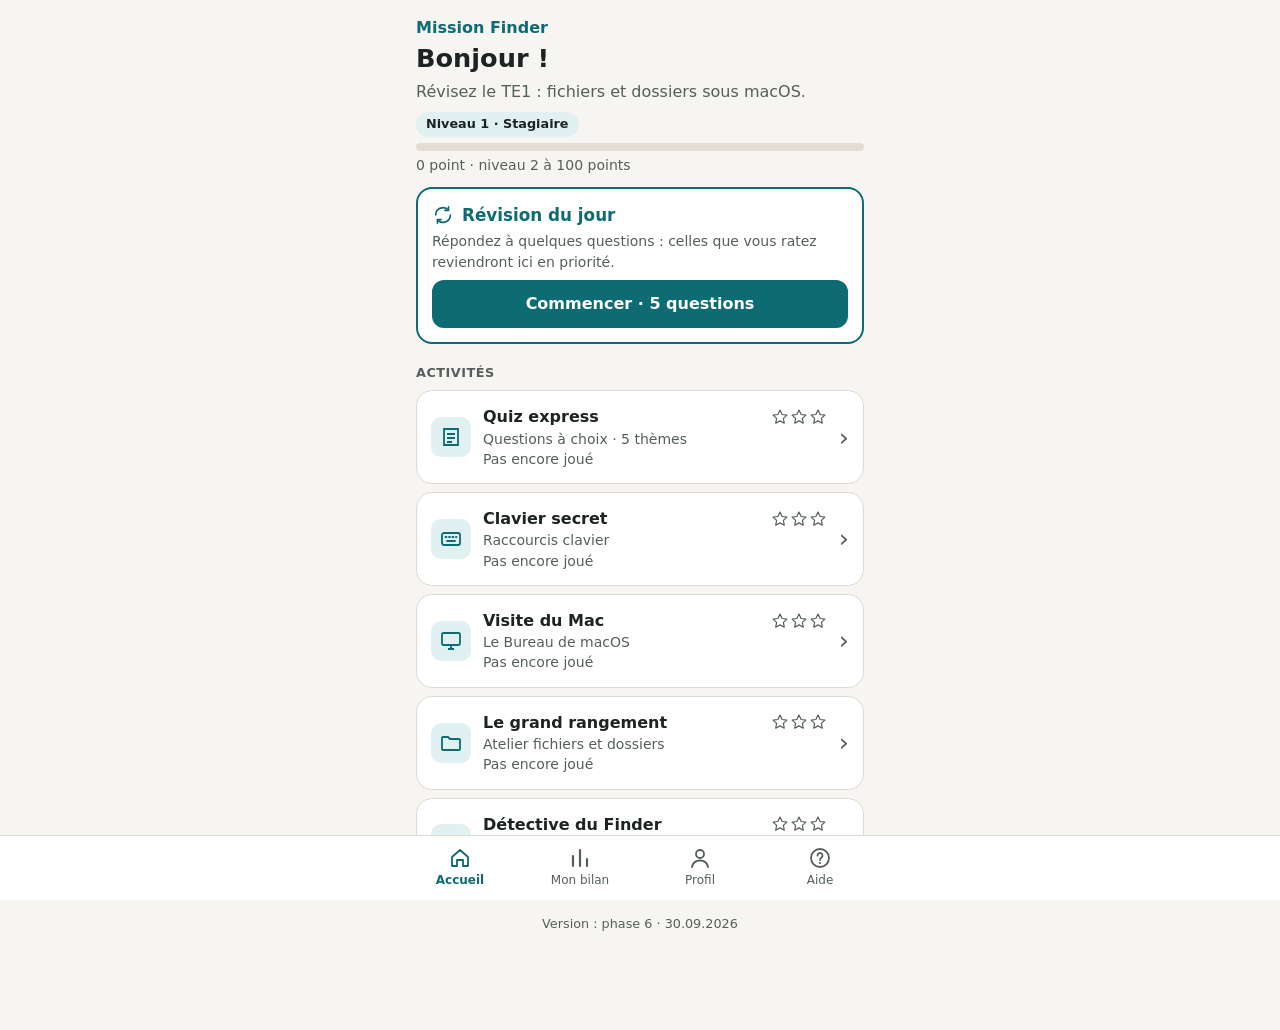
==== commit 6fc01c36: "Phase 6 : Détective du Finder (Spotlight, recherche avancée, photos mystères) - Partie A Spotlight :" ====
--- a/index.html
+++ b/index.html
@@ -55,6 +55,7 @@
   <script src="data/raccourcis.js"></script>
   <script src="data/bureau.js"></script>
   <script src="data/missions-finder.js"></script>
+  <script src="data/fichiers-virtuels.js"></script>
   <script src="data/libelles-macos.js"></script>
   <script src="js/ui.js"></script>
   <script src="js/storage.js"></script>
@@ -63,10 +64,12 @@
   <script src="js/figures.js"></script>
   <script src="js/partie.js"></script>
   <script src="js/atelier-modele.js"></script>
+  <script src="js/recherche-modele.js"></script>
   <script src="js/modules/qcm.js"></script>
   <script src="js/modules/raccourcis.js"></script>
   <script src="js/modules/bureau.js"></script>
   <script src="js/modules/finder.js"></script>
+  <script src="js/modules/recherche.js"></script>
   <script src="js/app.js"></script>
 </body>
 </html>
--- a/css/style.css
+++ b/css/style.css
@@ -450,6 +450,44 @@
 .mission-corps .petit { display: -webkit-box; -webkit-line-clamp: 2; -webkit-box-orient: vertical; overflow: hidden; }
 .mission-etat { flex: none; }
 
+/* ---------- Détective du Finder ---------- */
+.rs-fenetre { padding-bottom: 8px; }
+.rs-portee { display: flex; flex-wrap: wrap; align-items: center; gap: 6px; padding: 6px 8px; background: var(--principal-doux); border-bottom: 1px solid var(--bordure); font-weight: 700; font-size: 0.9rem; }
+.rs-choix { min-height: 44px; min-width: 44px; padding: 0 12px; border: 2px solid var(--principal); border-radius: 999px; background: var(--carte); color: var(--principal); font: inherit; font-weight: 700; cursor: pointer; }
+.rs-choix[aria-pressed="true"] { background: var(--principal); color: var(--sur-principal); }
+.rs-lignes { list-style: none; margin: 0; padding: 0 8px; }
+.rs-ligne { padding: 8px 0; border-bottom: 1px solid var(--bordure); }
+.rs-ligne-haut, .rs-ligne-bas { display: flex; gap: 6px; align-items: center; }
+.rs-ligne-bas { margin-top: 6px; flex-wrap: wrap; }
+.rs-ligne-date .rs-ligne-bas select[data-champ="operateur"] { flex-basis: 100%; }
+.rs-ligne .champ { min-width: 0; flex: 1 1 0; padding: 8px 10px; }
+.rs-ligne select.champ { background: var(--carte); color: var(--texte); }
+.rs-nombre { flex: 0 1 90px !important; }
+.rs-moins { width: 44px; height: 44px; flex: none; border: 2px solid var(--faux); border-radius: 50%; background: transparent; color: var(--faux); font: inherit; font-size: 1.4rem; font-weight: 800; line-height: 1; cursor: pointer; }
+.rs-incomplete { margin: 4px 0 0; }
+.rs-plus { margin: 8px 8px 0; width: calc(100% - 16px); }
+.rs-resultats { margin: 8px 8px 0; }
+.rs-compte { font-weight: 800; margin: 0 0 4px; }
+.rs-liste { list-style: none; margin: 0; padding: 0; }
+.rs-item { display: flex; align-items: center; gap: 8px; padding: 4px 0; border-top: 1px solid var(--bordure); }
+.rs-texte { display: flex; flex-direction: column; min-width: 0; }
+.rs-texte b { font-weight: 600; overflow-wrap: anywhere; }
+.rs-texte small { font-size: 0.75rem; color: var(--texte-2); overflow-wrap: anywhere; }
+.rs-etapes { margin: 12px 0 0; padding-left: 22px; }
+.rs-etapes li { margin-bottom: 6px; }
+.rs-etapes .est-fait { color: var(--juste); font-weight: 600; }
+.rs-etapes .est-actuel { font-weight: 800; }
+.rs-spotlight { margin-top: 10px; border: 1px solid var(--bordure-forte); border-radius: 12px; background: var(--carte); overflow: hidden; }
+.rs-spotlight .mac-champ { color: var(--texte); border-bottom-color: var(--bordure); }
+.rs-spotlight .mac-champ input { color: var(--texte); }
+.rs-spotlight .rs-liste { padding: 4px; }
+.rs-attente { display: flex; align-items: center; justify-content: center; font-size: 0.9rem; color: var(--texte-2); text-align: center; }
+.rs-photos { list-style: none; margin: 0; padding: 0; }
+.rs-photo .fx-apercu { max-height: 150px; }
+.rs-photo-nom { margin: 0; overflow-wrap: anywhere; }
+.rs-photo .feuille-rangee { flex-wrap: wrap; margin-top: 8px; }
+.rs-photo .feuille-rangee .btn { flex: 1 1 110px; padding: 10px 8px; }
+
 /* ---------- Résultat ---------- */
 .carte-resultat { text-align: center; }
 .resultat-etoiles { margin: 4px 0; }
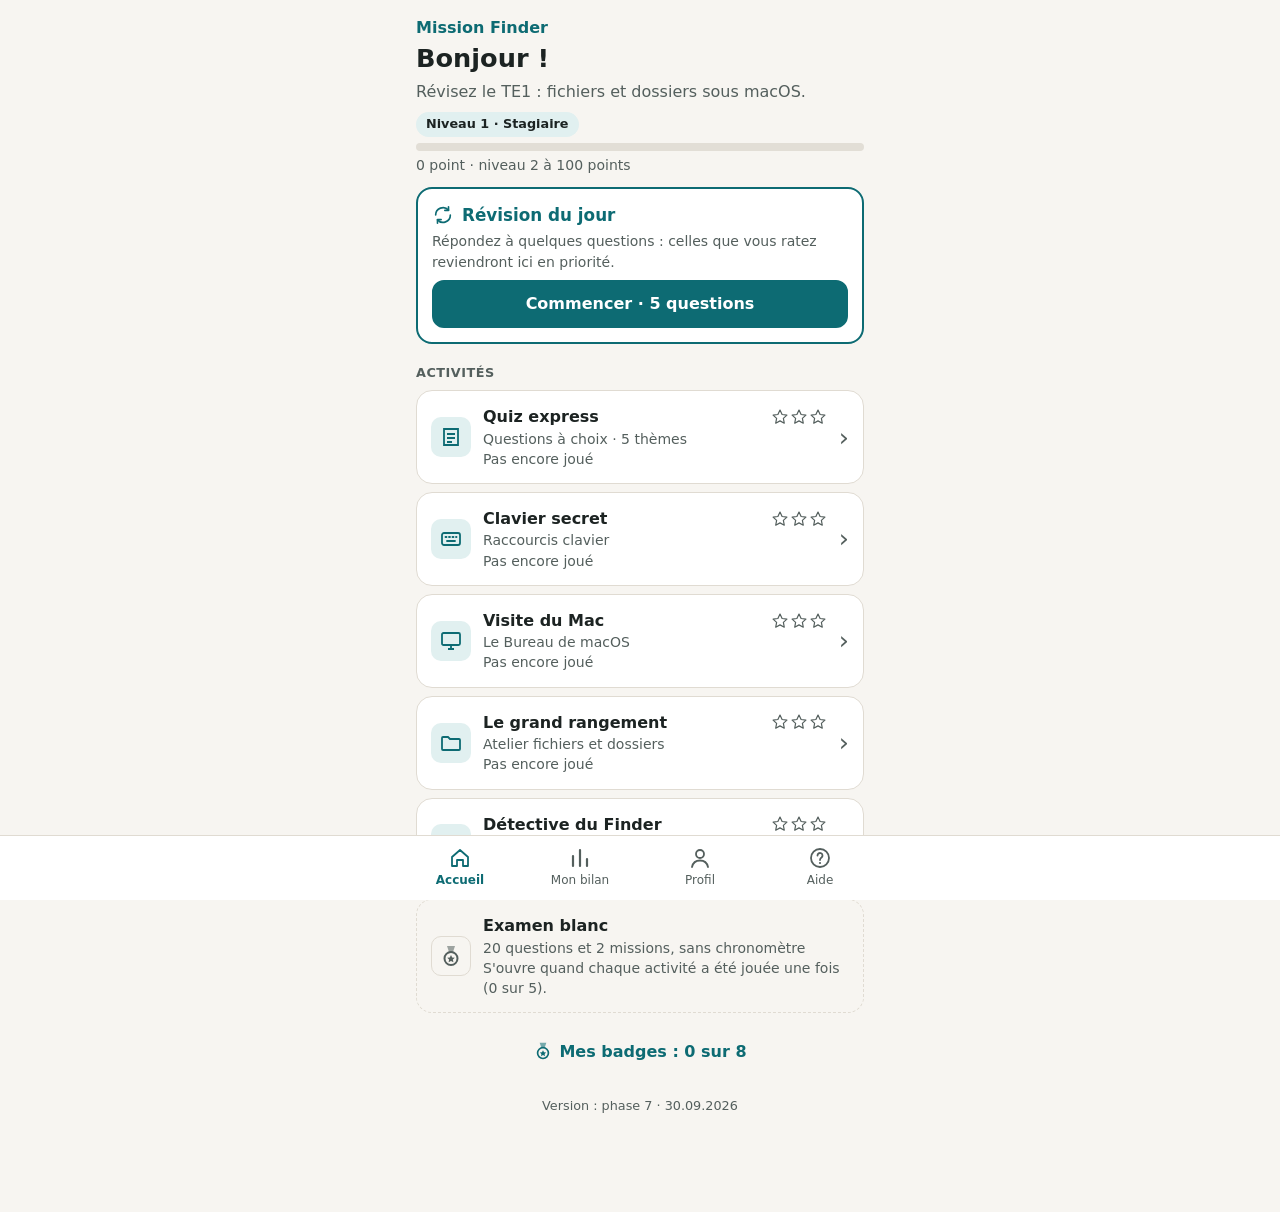
==== commit 2701f082: "Phase 7 : examen blanc, badges, finitions - Examen blanc (sans chronomètre) : ouvert quand les 5 act" ====
--- a/index.html
+++ b/index.html
@@ -56,6 +56,7 @@
   <script src="data/bureau.js"></script>
   <script src="data/missions-finder.js"></script>
   <script src="data/fichiers-virtuels.js"></script>
+  <script src="data/badges.js"></script>
   <script src="data/libelles-macos.js"></script>
   <script src="js/ui.js"></script>
   <script src="js/storage.js"></script>
@@ -65,11 +66,13 @@
   <script src="js/partie.js"></script>
   <script src="js/atelier-modele.js"></script>
   <script src="js/recherche-modele.js"></script>
+  <script src="js/badges.js"></script>
   <script src="js/modules/qcm.js"></script>
   <script src="js/modules/raccourcis.js"></script>
   <script src="js/modules/bureau.js"></script>
   <script src="js/modules/finder.js"></script>
   <script src="js/modules/recherche.js"></script>
+  <script src="js/modules/examen.js"></script>
   <script src="js/app.js"></script>
 </body>
 </html>
--- a/css/style.css
+++ b/css/style.css
@@ -488,6 +488,25 @@
 .rs-photo .feuille-rangee { flex-wrap: wrap; margin-top: 8px; }
 .rs-photo .feuille-rangee .btn { flex: 1 1 110px; padding: 10px 8px; }
 
+/* ---------- Examen blanc et badges ---------- */
+.carte-examen .feuille-rangee { margin-top: 8px; }
+.examen-statut { margin: 4px 0 0; }
+.examen-theme { margin-top: 6px; }
+.carte-examen-accueil { border: 2px solid var(--accent); }
+.carte-badge-nouveau { display: flex; align-items: center; gap: 10px; text-decoration: none; border: 2px solid var(--etoile); color: var(--texte); }
+.carte-badge-nouveau svg { color: var(--etoile); flex: none; }
+.carte-badge-nouveau span { display: flex; flex-direction: column; }
+.lien-badges { margin: 16px 0 0; text-align: center; }
+.lien-badges a { display: inline-flex; align-items: center; gap: 6px; min-height: 44px; font-weight: 700; text-decoration: none; }
+.liste-badges { list-style: none; margin: 0; padding: 0; }
+.badge { display: flex; gap: 12px; align-items: flex-start; margin-top: 8px; }
+.badge-icone { color: var(--texte-2); flex: none; opacity: 0.5; }
+.badge.est-obtenu .badge-icone { color: var(--etoile); opacity: 1; }
+.badge.est-obtenu { border-color: var(--etoile); }
+.badge-corps { display: flex; flex-direction: column; gap: 2px; min-width: 0; }
+.badge-etat { font-size: 0.85rem; font-weight: 700; color: var(--texte-2); }
+.badge.est-obtenu .badge-etat { color: var(--juste); }
+
 /* ---------- Résultat ---------- */
 .carte-resultat { text-align: center; }
 .resultat-etoiles { margin: 4px 0; }
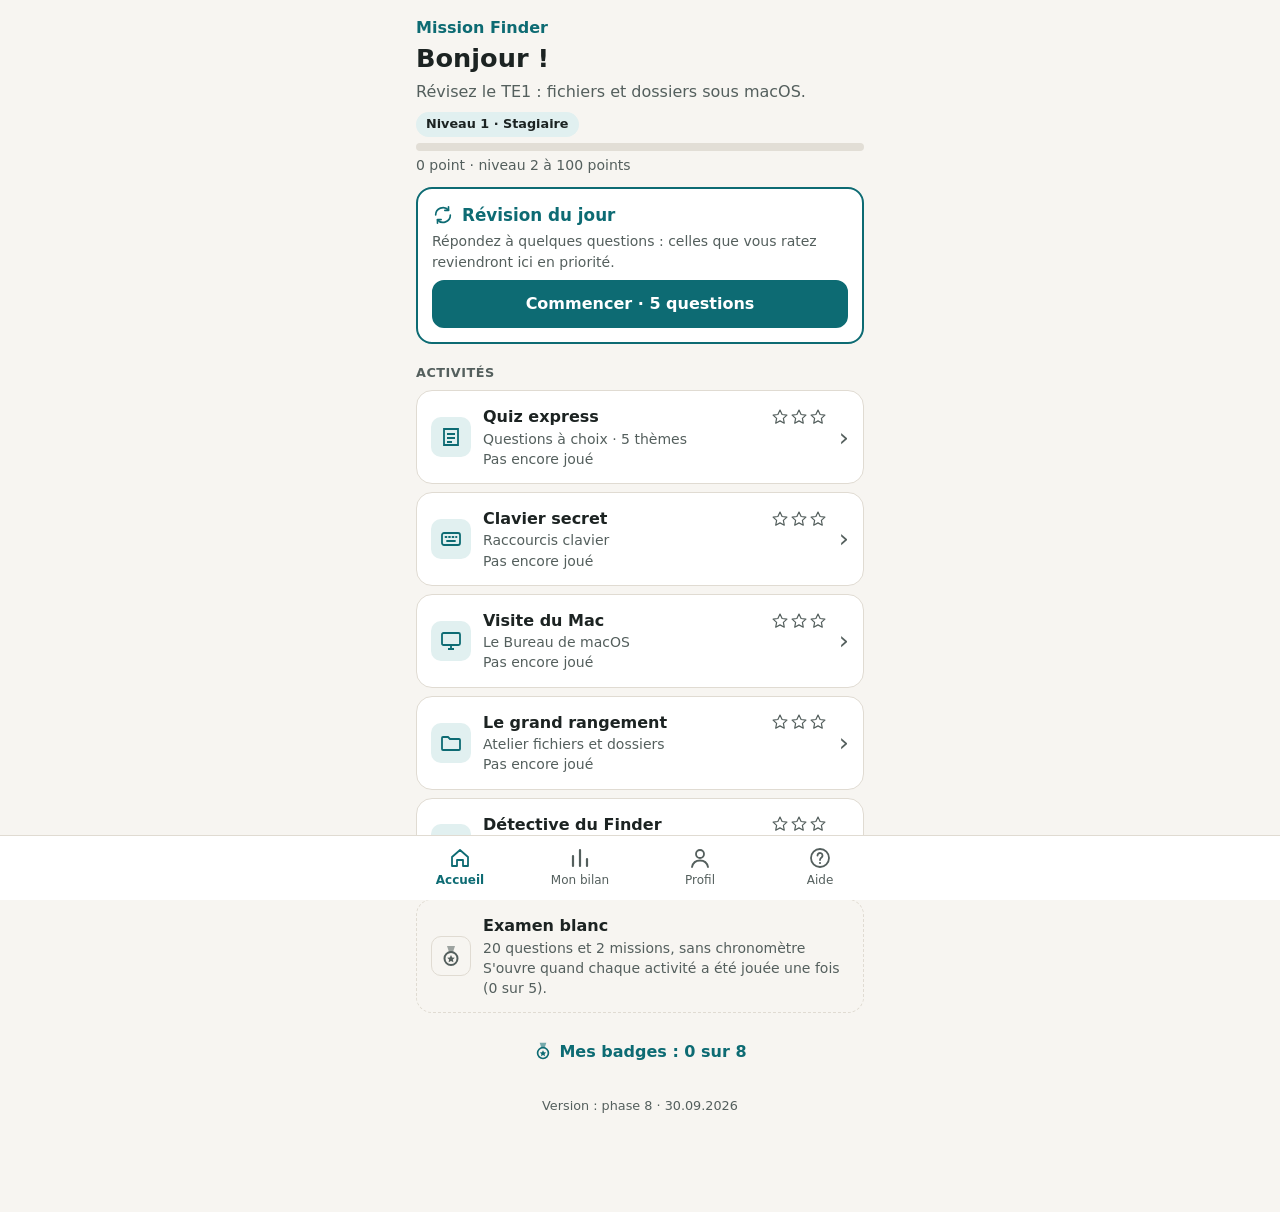
==== commit 95cf840d: "Phase 8 : QR code, fiche élève, README final, guide « Modifier une question » - diffusion/ : QR code" ====
--- a/index.html
+++ b/index.html
@@ -20,6 +20,9 @@
       lienManifeste.href = 'manifest.webmanifest';
       document.head.appendChild(lienManifeste);
     }
+    /* Note les erreurs de chargement (ex. virgule oubliée dans data/questions.js) pour les afficher. */
+    window.MF_ERREURS = [];
+    window.addEventListener('error', function (e) { window.MF_ERREURS.push({ fichier: e.filename || '', ligne: e.lineno || 0 }); });
   </script>
 </head>
 <body>
@@ -74,5 +77,21 @@
   <script src="js/modules/recherche.js"></script>
   <script src="js/modules/examen.js"></script>
   <script src="js/app.js"></script>
+  <script>
+    /* Si un fichier de données contient une erreur, le site affiche un message clair au lieu d'une page vide. */
+    document.addEventListener('DOMContentLoaded', function () {
+      var donnees = { OBJECTIFS: 'objectifs', NIVEAUX: 'niveaux', TEXTES: 'textes', QUESTIONS: 'questions', RACCOURCIS: 'raccourcis',
+        BUREAU: 'bureau', ATELIER: 'missions-finder', RECHERCHE: 'fichiers-virtuels', BADGES: 'badges', LIBELLES_MACOS: 'libelles-macos' };
+      var casses = Object.keys(donnees).filter(function (g) { return !window[g]; }).map(function (g) { return 'data/' + donnees[g] + '.js'; });
+      if (!casses.length) return;
+      var lignes = casses.map(function (f) {
+        var err = window.MF_ERREURS.filter(function (e) { return e.fichier.slice(-f.length) === f && e.ligne; })[0];
+        return '<li><b>' + f + '</b>' + (err ? ' (vers la ligne ' + err.ligne + ')' : '') + '</li>';
+      }).join('');
+      document.getElementById('app').innerHTML = '<div class="page"><h1>Site momentanément indisponible</h1>' +
+        '<div class="carte"><p>Un fichier du site contient une erreur. Prévenez votre enseignant.</p>' +
+        '<p class="petit">Pour l\'enseignant : vérifiez ce fichier (virgule oubliée, guillemet non fermé, guillemets typographiques) :</p><ul class="liste-puces">' + lignes + '</ul></div></div>';
+    });
+  </script>
 </body>
 </html>
